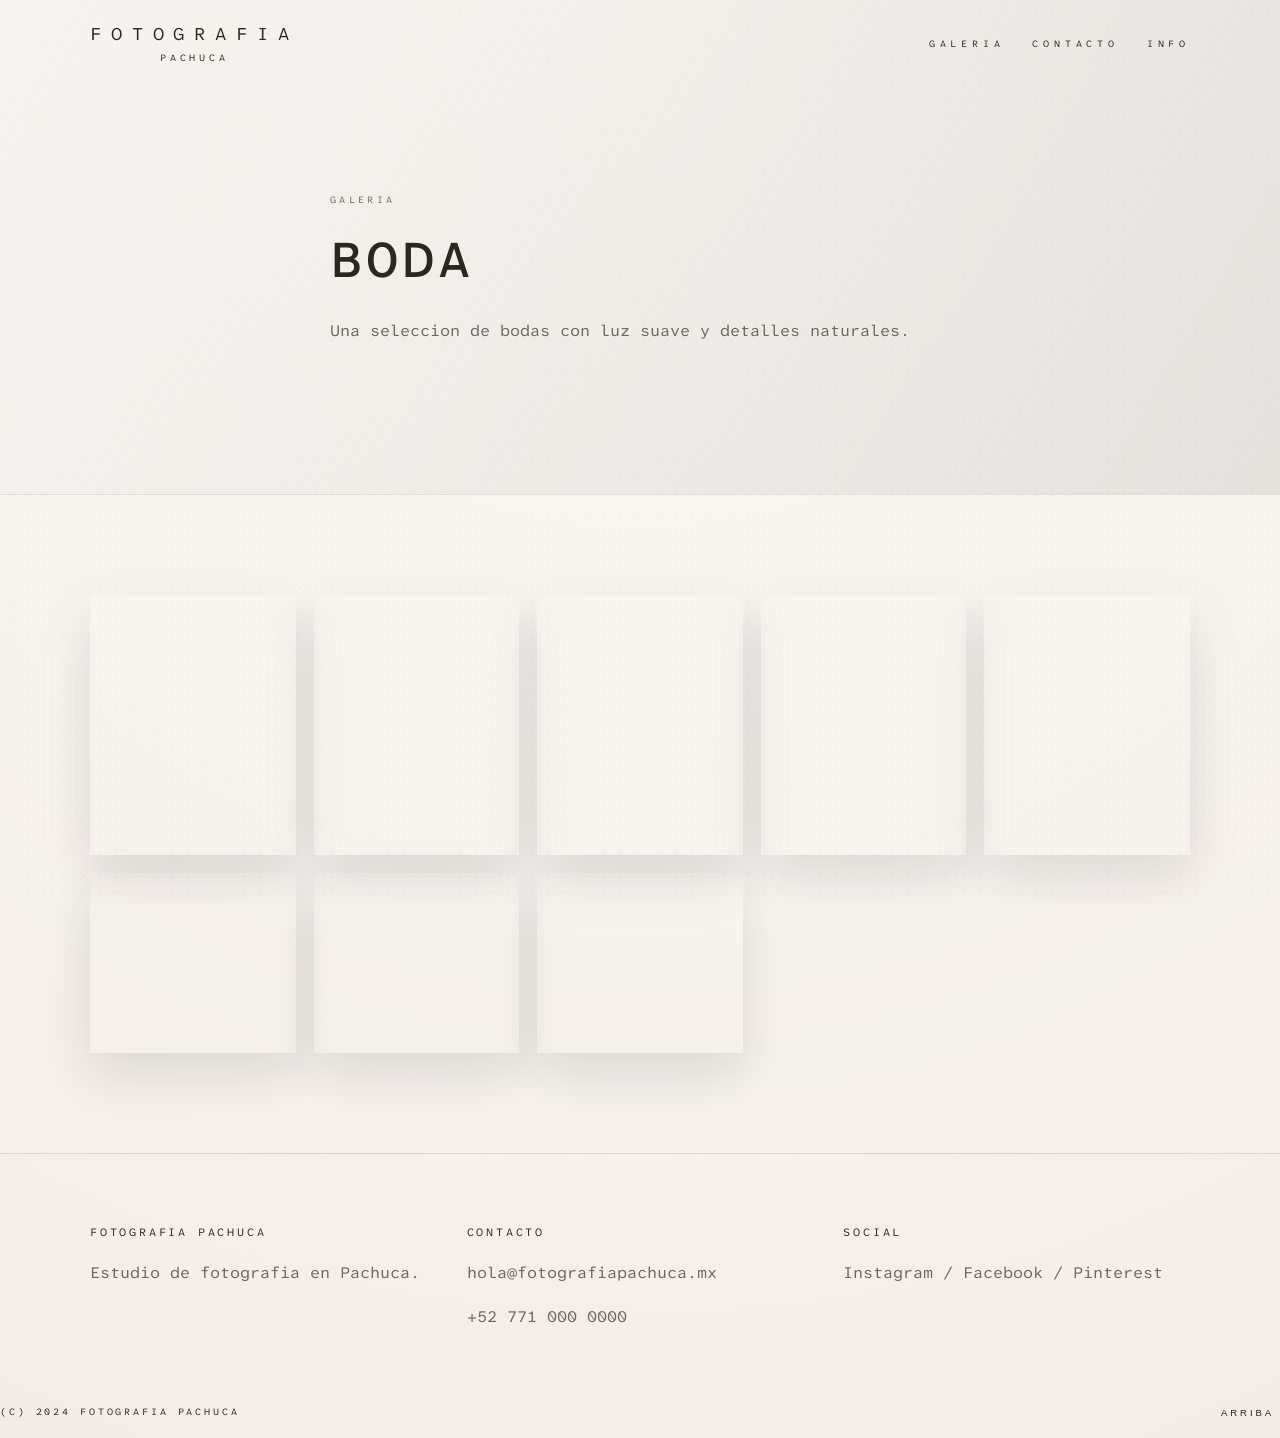
==== boda.html @ 099ba6f1 "changes" ====
<!DOCTYPE html>
<html lang="es">
<head>
  <meta charset="UTF-8" />
  <meta name="viewport" content="width=device-width, initial-scale=1" />
  <title>Boda - Fotografia Pachuca</title>
  <link rel="preconnect" href="https://fonts.googleapis.com" />
  <link rel="preconnect" href="https://fonts.gstatic.com" crossorigin />
  <link rel="stylesheet" href="https://fonts.googleapis.com/css2?family=Atkinson+Hyperlegible+Mono:wght@300;400;500;600&display=swap" />
  <link rel="stylesheet" href="https://cdnjs.cloudflare.com/ajax/libs/font-awesome/6.5.1/css/all.min.css" />
  <link rel="stylesheet" href="styles.css" />
</head>
<body>
  <div class="page-texture" aria-hidden="true"></div>

  <header class="site-header">
    <div class="container header-inner">
      <nav class="nav nav--split" aria-label="Principal">
        <a class="logo" href="index.html" aria-label="Inicio de Fotografia Pachuca">
          <span class="logo-script">Fotografia</span>
          <span class="logo-text">Pachuca</span>
        </a>
        <div class="nav-group">
          <div class="nav-item nav-item--dropdown">
            <a href="galeria.html" class="nav-link">Galeria</a>
            <div class="nav-dropdown">
              <a href="boda.html">Boda</a>
              <a href="quince.html">Quince años</a>
              <a href="retratos.html">Retratos</a>
            </div>
          </div>
          <a href="contacto.html">Contacto</a>
          <a href="info.html">Info</a>
        </div>
      </nav>
      <button class="menu-toggle" type="button" aria-expanded="false" aria-controls="mobile-menu">
        <i class="fa-solid fa-bars" aria-hidden="true"></i>
      </button>
    </div>
  </header>

  <div id="mobile-menu" class="mobile-menu" hidden>
    <div class="mobile-menu__inner">
      <a href="index.html#services">Servicios</a>
      <div class="mobile-menu__item">
        <a href="galeria.html">Galeria</a>
        <div class="mobile-menu__sublist">
          <a href="boda.html">Boda</a>
          <a href="quince.html">Quince años</a>
          <a href="retratos.html">Retratos</a>
        </div>
      </div>
      <a href="info.html">Informacion</a>
      <a href="contacto.html">Contacto</a>
      <a class="mobile-menu__cta" href="index.html#booking">Reserva ahora</a>
    </div>
  </div>

  <main>
    <section class="page-hero">
      <div class="container page-hero__content">
        <p class="eyebrow">Galeria</p>
        <h1>Boda</h1>
        <p>Una seleccion de bodas con luz suave y detalles naturales.</p>
      </div>
    </section>

    <section class="section portfolio">
      <div class="container">
        <div class="gallery">
          <button class="photo photo--wide reveal gallery-item" type="button" data-image="https://images.unsplash.com/photo-1520854221256-17451cc331bf?auto=format&fit=crop&w=1400&q=80" style="--gallery-image: url('https://images.unsplash.com/photo-1520854221256-17451cc331bf?auto=format&fit=crop&w=1400&q=80')"></button>
          <button class="photo reveal gallery-item" type="button" data-image="https://images.unsplash.com/photo-1519741497674-611481863552?auto=format&fit=crop&w=1400&q=80" style="--gallery-image: url('https://images.unsplash.com/photo-1519741497674-611481863552?auto=format&fit=crop&w=1400&q=80')"></button>
          <button class="photo reveal gallery-item" type="button" data-image="https://images.unsplash.com/photo-1519744792095-2f2205e87b6f?auto=format&fit=crop&w=1400&q=80" style="--gallery-image: url('https://images.unsplash.com/photo-1519744792095-2f2205e87b6f?auto=format&fit=crop&w=1400&q=80')"></button>
          <button class="photo reveal gallery-item" type="button" data-image="https://images.unsplash.com/photo-1511285560929-80b456fea0bc?auto=format&fit=crop&w=1400&q=80" style="--gallery-image: url('https://images.unsplash.com/photo-1511285560929-80b456fea0bc?auto=format&fit=crop&w=1400&q=80')"></button>
          <button class="photo photo--wide reveal gallery-item" type="button" data-image="https://images.unsplash.com/photo-1487412720507-e7ab37603c6f?auto=format&fit=crop&w=1400&q=80" style="--gallery-image: url('https://images.unsplash.com/photo-1487412720507-e7ab37603c6f?auto=format&fit=crop&w=1400&q=80')"></button>
          <button class="photo reveal gallery-item" type="button" data-image="https://images.unsplash.com/photo-1519741497674-611481863552?auto=format&fit=crop&w=1200&q=80" style="--gallery-image: url('https://images.unsplash.com/photo-1519741497674-611481863552?auto=format&fit=crop&w=1200&q=80')"></button>
          <button class="photo reveal gallery-item" type="button" data-image="https://images.unsplash.com/photo-1524504388940-b1c1722653e1?auto=format&fit=crop&w=1400&q=80" style="--gallery-image: url('https://images.unsplash.com/photo-1524504388940-b1c1722653e1?auto=format&fit=crop&w=1400&q=80')"></button>
          <button class="photo reveal gallery-item" type="button" data-image="https://images.unsplash.com/photo-1500534314209-a25ddb2bd429?auto=format&fit=crop&w=1400&q=80" style="--gallery-image: url('https://images.unsplash.com/photo-1500534314209-a25ddb2bd429?auto=format&fit=crop&w=1400&q=80')"></button>
        </div>
      </div>
    </section>
  </main>

  <footer class="site-footer">
    <div class="container footer-inner">
      <div>
        <p class="footer-title">Fotografia Pachuca</p>
        <p>Estudio de fotografia en Pachuca.</p>
      </div>
      <div>
        <p class="footer-title">Contacto</p>
        <p>hola@fotografiapachuca.mx</p>
        <p>+52 771 000 0000</p>
      </div>
      <div>
        <p class="footer-title">Social</p>
        <p>Instagram / Facebook / Pinterest</p>
      </div>
    </div>
    <div class="footer-base">
      <span>(c) 2024 Fotografia Pachuca</span>
      <button class="to-top" type="button">Arriba</button>
    </div>
  </footer>

  <script src="script.js"></script>
</body>
</html>
---- styles.css ----
:root {
  --bg: #f7f3ef;
  --bg-2: #efe7df;
  --panel: #ffffff;
  --panel-border: rgba(44, 38, 32, 0.08);
  --text: #2c2620;
  --muted: #6e655e;
  --accent: #bda792;
  --accent-2: #a6907a;
  --white: #ffffff;
  --shadow: 0 20px 50px rgba(38, 32, 26, 0.12);
  --hero-text: #2c2620;
  --header-height: 72px;
}

* {
  box-sizing: border-box;
}

body {
  margin: 0;
  font-family: "Atkinson Hyperlegible Mono", sans-serif;
  color: var(--text);
  background: radial-gradient(circle at top, #fbf8f4 0%, var(--bg) 55%, #f3ece6 100%);
  line-height: 1.6;
}

.page-texture {
  position: fixed;
  inset: 0;
  background-image:
    radial-gradient(rgba(44, 38, 32, 0.06) 1px, transparent 0),
    radial-gradient(rgba(44, 38, 32, 0.04) 1px, transparent 0);
  background-size: 8px 8px, 18px 18px;
  opacity: 0.4;
  pointer-events: none;
  z-index: -1;
}

a {
  color: inherit;
  text-decoration: none;
}

img {
  max-width: 100%;
}

.container {
  width: min(1100px, 90vw);
  margin: 0 auto;
}

.section {
  padding: 100px 0;
}

.eyebrow {
  font-family: "Atkinson Hyperlegible Mono", sans-serif;
  text-transform: uppercase;
  letter-spacing: 0.35em;
  font-size: 0.6rem;
  color: var(--muted);
  margin-bottom: 12px;
}

.hero--full .eyebrow {
  color: var(--hero-text);
}

.button {
  display: inline-flex;
  padding: 12px 26px;
  background: #2c2620;
  color: #f7f3ef;
  font-family: "Atkinson Hyperlegible Mono", sans-serif;
  text-transform: uppercase;
  letter-spacing: 0.28em;
  font-size: 0.6rem;
  border: none;
  box-shadow: var(--shadow);
}

.text-link {
  font-family: "Atkinson Hyperlegible Mono", sans-serif;
  text-transform: uppercase;
  letter-spacing: 0.28em;
  font-size: 0.6rem;
  color: var(--text);
  border-bottom: 1px solid rgba(44, 38, 32, 0.35);
  padding-bottom: 4px;
}

h1, h2, h3 {
  font-weight: 500;
  margin: 0 0 16px;
  text-transform: uppercase;
  letter-spacing: 0.08em;
}

h1 {
  font-size: clamp(2.5rem, 4vw, 3.7rem);
}

h2 {
  font-size: clamp(1.8rem, 3vw, 2.6rem);
}

h3 {
  font-size: 1.2rem;
}

p {
  margin: 0 0 18px;
  color: var(--muted);
}

.site-header {
  position: absolute;
  top: 0;
  left: 0;
  right: 0;
  z-index: 10;
  background: transparent;
  border-bottom: none;
  color: var(--hero-text);
}

.header-inner {
  display: flex;
  align-items: center;
  justify-content: center;
  padding: 26px 0;
}

.logo {
  display: flex;
  flex-direction: column;
  align-items: center;
  gap: 2px;
  color: inherit;
  text-align: center;
}

.logo-script {
  font-family: "Atkinson Hyperlegible Mono", sans-serif;
  font-size: 1.12rem;
  letter-spacing: 0.55em;
  text-transform: uppercase;
  display: block;
}

.logo-text {
  font-family: "Atkinson Hyperlegible Mono", sans-serif;
  font-size: 0.6rem;
  letter-spacing: 0.4em;
  text-transform: uppercase;
  display: block;
  padding-top: 10px;
}

.page-home .logo-script {
  text-shadow: 1px 1px 30px #050505;
}

.page-home .logo-text {
  text-shadow: 1px 1px 50px #000000;
}

.nav {
  display: flex;
  gap: 36px;
  align-items: center;
  font-family: "Atkinson Hyperlegible Mono", sans-serif;
  font-size: 0.6rem;
  letter-spacing: 0.5em;
  text-transform: uppercase;
  color: inherit;
}

.nav--split {
  width: 100%;
  justify-content: space-between;
}

.nav-group {
  display: flex;
  gap: 28px;
  align-items: center;
  position: relative;
  top: 0;
}

.nav-item {
  position: relative;
  display: inline-flex;
  align-items: center;
}

.nav-dropdown {
  position: absolute;
  top: 100%;
  left: -12px;
  min-width: 180px;
  padding: 12px;
  display: grid;
  gap: 10px;
  background: rgba(255, 255, 255, 0.3);
  -webkit-backdrop-filter: blur(14px);
  backdrop-filter: blur(14px);
  border: 1px solid rgba(44, 38, 32, 0.12);
  box-shadow: var(--shadow);
  opacity: 0;
  transform: translateY(6px);
  pointer-events: none;
  transition: opacity 0.2s ease, transform 0.2s ease;
  z-index: 20;
  border-radius: 10px;
}

.nav-item--dropdown::after {
  content: "";
  position: absolute;
  top: 100%;
  left: 0;
  width: 100%;
  height: 12px;
}

.nav-item--dropdown:hover .nav-dropdown,
.nav-item--dropdown:focus-within .nav-dropdown {
  opacity: 1;
  transform: translateY(0);
  pointer-events: auto;
}

.nav-dropdown a {
  letter-spacing: 0.2em;
  font-size: 0.6rem;
}

.nav a {
  position: relative;
  padding-bottom: 6px;
  display: inline-block;
  line-height: 1;
}

.nav a::after {
  content: "";
  position: absolute;
  left: 0;
  bottom: 0;
  width: 0%;
  height: 1px;
  background: linear-gradient(90deg, var(--accent), transparent);
  transition: width 0.3s ease;
}

.nav a:hover::after {
  width: 100%;
}

.menu-toggle {
  display: none;
  border: none;
  background: transparent;
  padding: 8px;
  cursor: pointer;
}

.menu-toggle i {
  display: block;
  font-size: 1.2rem;
  line-height: 1;
  color: var(--hero-text);
}

.menu-toggle__line {
  display: block;
  width: 24px;
  height: 2px;
  background: var(--hero-text);
  margin: 6px 0;
}

.mobile-menu {
  position: fixed;
  top: var(--header-height);
  left: 0;
  right: 0;
  margin: 0 18px;
  padding: 12px;
  background: rgba(255, 255, 255, 0.3);
  border: 1px solid rgba(44, 38, 32, 0.12);
  -webkit-backdrop-filter: blur(14px);
  backdrop-filter: blur(14px);
  box-shadow: var(--shadow);
  border-radius: 10px;
  z-index: 20;
  display: none;
  color: var(--menu-text, var(--text));
}

.mobile-menu__inner {
  display: flex;
  flex-direction: column;
  gap: 10px;
  padding: 12px;
  font-family: "Atkinson Hyperlegible Mono", sans-serif;
  text-transform: uppercase;
  letter-spacing: 0.2em;
  font-size: 0.75rem;
}

mobile-menu__cta a{
  color: #000000;
}
.mobile-menu a {
  color: inherit;
}

.mobile-menu__item {
  display: flex;
  flex-direction: column;
  gap: 10px;
}

.mobile-menu__sublist {
  display: flex;
  flex-direction: column;
  gap: 8px;
  margin-left: 14px;
  font-size: 0.7rem;
  letter-spacing: 0.18em;
}

.mobile-menu__cta {
  display: inline-flex;
  align-items: center;
  justify-content: center;
  padding: 10px 18px;
  border-radius: 999px;
  background: #2c2620;
  color: #f7f3ef;
  letter-spacing: 0.2em;
  font-size: 0.7rem;
}

.mobile-menu__cta:hover,
.mobile-menu__cta:focus-visible {
  opacity: 0.9;
}

.mobile-menu__inner{
  color: white;
}

.hero {
  padding: 90px 0 70px;
}

.hero--full {
  min-height: 100vh;
  padding: 0;
  position: relative;
  display: flex;
  align-items: center;
  justify-content: center;
  overflow: hidden;
  background: #e5ddd5;
  color: var(--hero-text);
}

.hero--static .hero-image--static {
  position: absolute;
  inset: 0;
  width: 100%;
  height: 100%;
  object-fit: cover;
  z-index: 0;
}

.hero--static .hero-image--fade {
  opacity: 0;
  transition: opacity 0.9s ease;
}

.hero--static .hero-image--fade.is-visible {
  opacity: 1;
}

.hero-overlay {
  position: absolute;
  inset: 0;
  background: transparent;
  z-index: 1;
}

body.is-dark-hero {
  --hero-text: #f8f4f0;
}

body.is-light-hero {
  --hero-text: #2c2620;
}

.hero-arrow {
  position: absolute;
  top: 50%;
  transform: translateY(-50%);
  border: none;
  background: transparent;
  color: inherit;
  width: 36px;
  height: 36px;
  font-size: 1.6rem;
  cursor: pointer;
  z-index: 2;
  opacity: 0.7;
  transition: opacity 0.2s ease, transform 0.2s ease;
}

.hero-arrow:hover,
.hero-arrow:focus-visible {
  opacity: 1;
  transform: translateY(-50%) scale(1.05);
}

.hero-arrow--left {
  left: 60px;
}

.hero-arrow--right {
  right: 60px;
}

.hero-label {
  position: absolute;
  bottom: 38px;
  left: 50%;
  transform: translateX(-50%);
  font-family: "Atkinson Hyperlegible Mono", sans-serif;
  text-transform: uppercase;
  letter-spacing: 0.6em;
  font-size: 0.55rem;
  color: inherit;
  z-index: 2;
}

.section-head {
  margin-bottom: 40px;
}

.page-hero {
  min-height: 55vh;
  display: flex;
  align-items: center;
  position: relative;
  overflow: hidden;
  border-bottom: 1px solid rgba(44, 38, 32, 0.1);
}

.page-hero::after {
  content: "";
  position: absolute;
  inset: 0;
  background: linear-gradient(120deg, rgba(247, 243, 239, 0.45), rgba(20, 16, 12, 0.08));
}

.page-hero__content {
  position: relative;
  z-index: 1;
  max-width: 620px;
  margin-top: 60px;
}

.cta-strip {
  display: grid;
  grid-template-columns: repeat(auto-fit, minmax(220px, 1fr));
  gap: 20px;
  margin-top: 40px;
}

.cta- {
  padding: 22px;
  border: 1px solid rgba(44, 38, 32, 0.12);
  background: #ffffff;
  box-shadow: var(--shadow);
}

.service-grid {
  display: grid;
  grid-template-columns: repeat(auto-fit, minmax(220px, 1fr));
  gap: 28px;
}

.service-grid--tiles {
  grid-template-columns: repeat(auto-fit, minmax(240px, 1fr));
}

.service-card {
  background: var(--panel);
  padding: 22px;
  border: 1px solid var(--panel-border);
  box-shadow: var(--shadow);
  border-radius: 10px;
  transition: border-radius 0.6s ease, transform 0.2s;
}

.service-card--link {
  position: relative;
  min-height: 260px;
  padding: 0;
  display: flex;
  align-items: center;
  justify-content: center;
  text-align: center;
  color: var(--text);
  text-transform: uppercase;
  letter-spacing: 0.35em;
  font-size: 0.8rem;
  overflow: hidden;
  border-radius: inherit;
  transition: border-radius 0.6s ease;
}

.service-card__bg {
  position: absolute;
  inset: 0;
  background-image: var(--card-image);
  background-size: cover;
  background-position: center;
  z-index: 0;
  filter: none;
  transition: filter 0.6s ease, border-radius 0.6s ease;
  border-radius: inherit;
}

.service-card--link:hover .service-card__bg,
.service-card--link:focus-visible .service-card__bg {
  filter: blur(6px);
}

.service-card--link:hover,
.service-card--link:focus-visible {
  border-radius: 30px;
  transition: all 0.6s;
}


.service-card--link.is-dark {
  color: #f7f3ef;
}

.service-card--link.is-light {
  color: #2c2620;
}

.service-title {
  position: relative;
  z-index: 2;
  padding: 10px 14px;
  color: inherit;
}

.service-card h3 {
  margin-top: 18px;
}

.gallery {
  display: grid;
  grid-template-columns: repeat(auto-fit, minmax(200px, 1fr));
  gap: 18px;
}

.story-inner {
  display: grid;
  grid-template-columns: repeat(auto-fit, minmax(260px, 1fr));
  gap: 50px;
  align-items: center;
}

.story-details {
  display: flex;
  gap: 40px;
  margin-top: 24px;
}

.detail-label {
  text-transform: uppercase;
  font-size: 0.6rem;
  letter-spacing: 0.25em;
  color: var(--muted);
  margin-bottom: 6px;
}

.highlight {
  background: var(--panel);
}

.highlight-inner {
  display: grid;
  grid-template-columns: repeat(auto-fit, minmax(260px, 1fr));
  gap: 40px;
  align-items: center;
}

.testimonials {
  background: var(--bg-2);
}

.testimonial-grid {
  display: grid;
  grid-template-columns: repeat(auto-fit, minmax(240px, 1fr));
  gap: 28px;
}

.testimonial {
  padding: 24px;
  border-left: 2px solid var(--accent);
  background: var(--panel);
  box-shadow: var(--shadow);
}

.testimonial blockquote {
  margin: 0 0 12px;
  color: var(--text);
}

.booking-inner {
  display: grid;
  grid-template-columns: repeat(auto-fit, minmax(260px, 1fr));
  gap: 40px;
}

.booking-form {
  display: grid;
  gap: 16px;
}

.booking-form label {
  display: grid;
  gap: 6px;
  font-family: "Atkinson Hyperlegible Mono", sans-serif;
  letter-spacing: 0.2em;
  text-transform: uppercase;
  font-size: 0.6rem;
  color: var(--muted);
}

input, select, textarea {
  padding: 12px;
  border: 1px solid rgba(44, 38, 32, 0.18);
  background: #ffffff;
  font-family: "Atkinson Hyperlegible Mono", sans-serif;
  font-size: 0.95rem;
  color: var(--text);
  resize: none;
}

.instagram-grid {
  display: grid;
  grid-template-columns: repeat(auto-fit, minmax(140px, 1fr));
  gap: 12px;
}

.photo {
  background: var(--photo-bg, #e5ddd5);
  min-height: 180px;
  position: relative;
  overflow: hidden;
  border: 1px solid rgba(44, 38, 32, 0.1);
  background-size: cover;
  background-position: center;
  box-shadow: var(--shadow);
}


.gallery-item {
  --photo-bg: var(--gallery-image);
  border: none;
  padding: 0;
  cursor: pointer;
  background-size: cover;
  background-position: center;
  appearance: none;
  -webkit-appearance: none;
  transition: border-radius 0.6s ease;
}

.gallery .gallery-item:hover,
.gallery .gallery-item:focus-visible {
  border-radius: 20px;
  transition: all 0.6s;
}

.gallery-item:focus-visible {
  outline: 1px solid var(--accent);
  outline-offset: 6px;
}

.photo--tall {
  min-height: 360px;
}

.photo--wide {
  min-height: 260px;
}

.photo--soft {
  min-height: 140px;
}

.photo--square {
  min-height: 140px;
}

.lightbox {
  position: fixed;
  inset: 0;
  display: block;
  background: rgba(247, 243, 239, 0.98);
  z-index: 40;
}

.lightbox[hidden] {
  display: none;
}

.lightbox__overlay {
  position: absolute;
  inset: 0;
}

.lightbox__content {
  position: relative;
  width: 100%;
  height: 100%;
  display: grid;
  place-items: center;
  padding: 40px 80px;
  z-index: 1;
  pointer-events: none;
}

.lightbox__image {
  max-width: min(900px, 86vw);
  max-height: 78vh;
  width: auto;
  height: auto;
  box-shadow: var(--shadow);
  pointer-events: auto;
}

.lightbox__counter {
  position: absolute;
  top: 28px;
  left: 32px;
  font-size: 0.7rem;
  letter-spacing: 0.2em;
  text-transform: uppercase;
  color: var(--text);
}

.lightbox__close {
  position: absolute;
  top: 22px;
  right: 28px;
  border: none;
  background: transparent;
  color: var(--text);
  font-size: 1.4rem;
  padding: 8px;
  cursor: pointer;
  pointer-events: auto;
}

.lightbox__nav {
  position: absolute;
  top: 50%;
  transform: translateY(-50%);
  border: none;
  background: transparent;
  color: var(--text);
  font-size: 1.4rem;
  width: 36px;
  height: 36px;
  cursor: pointer;
  pointer-events: auto;
}

.lightbox__prev {
  left: 24px;
}

.lightbox__next {
  right: 24px;
}

.lightbox-open {
  overflow: hidden;
}

.site-footer {
  padding: 70px 0 0;
  border-top: 1px solid rgba(44, 38, 32, 0.12);
}

.footer-inner {
  display: grid;
  grid-template-columns: repeat(auto-fit, minmax(200px, 1fr));
  gap: 30px;
  padding-bottom: 40px;
}

.footer-title {
  text-transform: uppercase;
  letter-spacing: 0.25em;
  font-size: 0.7rem;
  font-family: "Atkinson Hyperlegible Mono", sans-serif;
  color: var(--text);
}

.footer-base {
  display: flex;
  justify-content: space-between;
  padding: 18px 0;
  font-family: "Atkinson Hyperlegible Mono", sans-serif;
  text-transform: uppercase;
  letter-spacing: 0.3em;
  font-size: 0.6rem;
}

.to-top {
  border: none;
  background: transparent;
  text-transform: uppercase;
  letter-spacing: 0.3em;
  font-size: 0.6rem;
  cursor: pointer;
  color: inherit;
}

.reveal {
  opacity: 0;
  transform: translateY(20px);
  transition: opacity 0.6s ease, transform 0.6s ease;
}

.reveal.is-visible {
  opacity: 1;
  transform: translateY(0);
}

@media (max-width: 900px) {
  :root {
    --header-height: 64px;
  }

  .site-header {
    height: var(--header-height);
  }

  .header-inner {
    display: grid;
    grid-template-columns: 1fr auto 1fr;
    align-items: center;
    height: 100%;
    padding: 0;
  }

  .nav {
    display: flex;
    width: auto;
    justify-content: center;
    grid-column: 2;
  }

  .nav--split {
    width: auto;
    justify-content: center;
  }

  .nav-group {
    display: none;
  }

  .logo {
    align-items: center;
    text-align: center;
  }

  .logo-script {
    font-size: 0.95rem;
    letter-spacing: 0.4em;
  }

  .logo-text {
    font-size: 0.55rem;
    letter-spacing: 0.3em;
    padding-top: 6px;
  }

  .menu-toggle {
    display: inline-flex;
    align-items: center;
    justify-content: center;
    grid-column: 3;
    justify-self: end;
  }

  .mobile-menu[hidden] {
    display: none;
  }

  .mobile-menu:not([hidden]) {
    display: block;
  }

  .hero-arrow--left {
    left: 20px;
  }

  .hero-arrow--right {
    right: 20px;
  }

  .story-details {
    flex-direction: column;
    gap: 12px;
  }

  .footer-base {
    flex-direction: column;
    gap: 10px;
  }
}

@media (max-width: 600px) {
  .section {
    padding: 70px 0;
  }

  .hero {
    padding-top: 70px;
  }

  .hero-label {
    bottom: 26px;
    letter-spacing: 0.4em;
  }

  .photo--tall {
    min-height: 280px;
  }

  .lightbox__content {
    padding: 60px 20px 96px;
  }

  .lightbox__image {
    max-width: 100%;
    max-height: 72vh;
    justify-self: center;
    margin: 0 auto;
  }

  .lightbox__nav {
    top: auto;
    bottom: 22px;
    transform: none;
  }

  .lightbox__prev {
    left: 50%;
    transform: translateX(-130%);
  }

  .lightbox__next {
    left: 50%;
    transform: translateX(30%);
  }
}
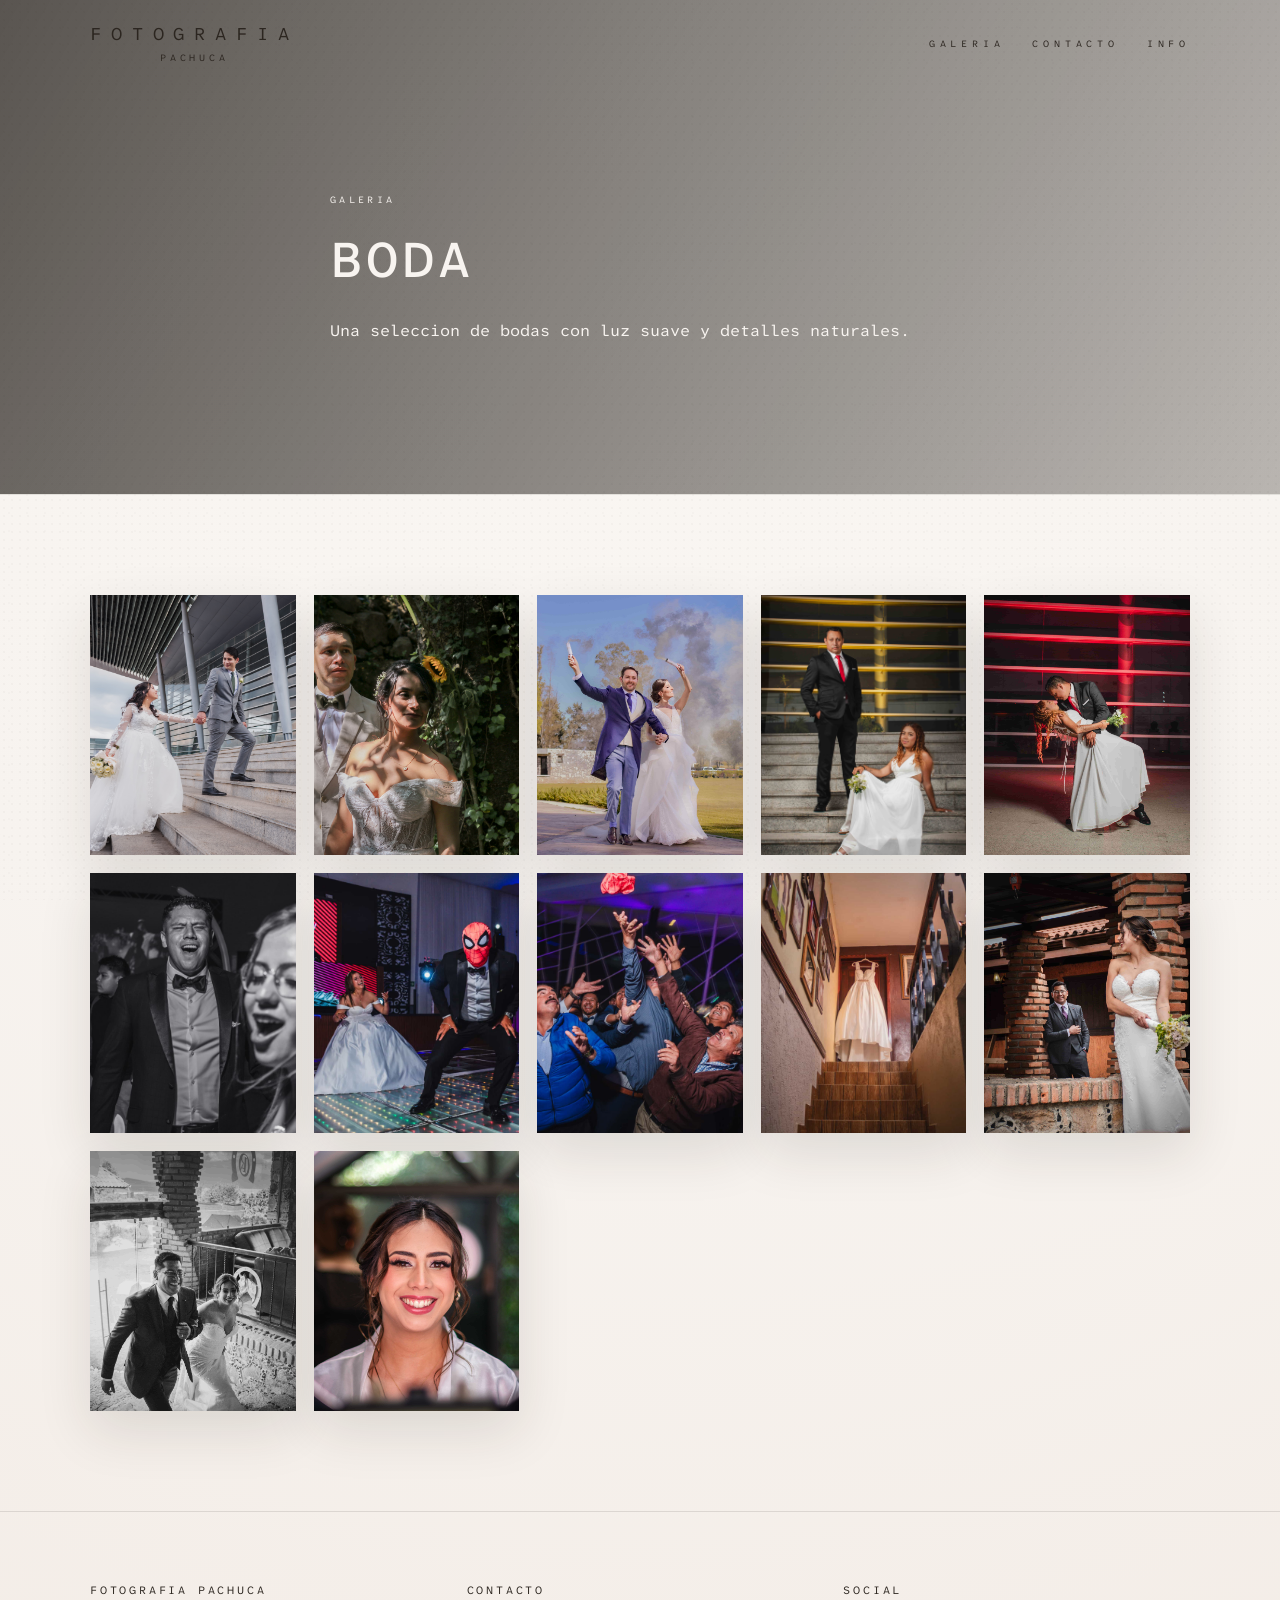
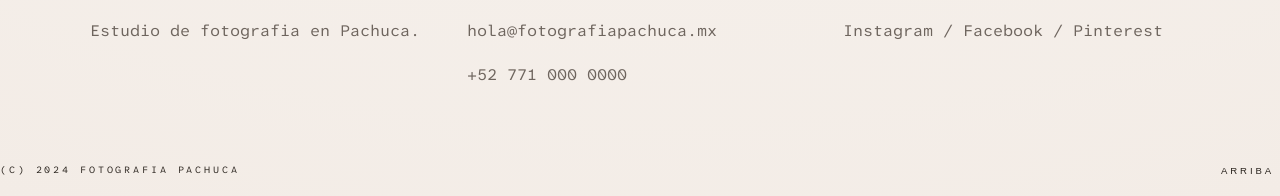
==== commit 5a8203a4: "." ====
--- a/boda.html
+++ b/boda.html
@@ -57,7 +57,7 @@
   </div>
 
   <main>
-    <section class="page-hero">
+    <section class="page-hero page-hero--image" style="background-image: url('images/Boda/b10.jpg');">
       <div class="container page-hero__content">
         <p class="eyebrow">Galeria</p>
         <h1>Boda</h1>
@@ -68,14 +68,18 @@
     <section class="section portfolio">
       <div class="container">
         <div class="gallery">
-          <button class="photo photo--wide reveal gallery-item" type="button" data-image="https://images.unsplash.com/photo-1520854221256-17451cc331bf?auto=format&fit=crop&w=1400&q=80" style="--gallery-image: url('https://images.unsplash.com/photo-1520854221256-17451cc331bf?auto=format&fit=crop&w=1400&q=80')"></button>
-          <button class="photo reveal gallery-item" type="button" data-image="https://images.unsplash.com/photo-1519741497674-611481863552?auto=format&fit=crop&w=1400&q=80" style="--gallery-image: url('https://images.unsplash.com/photo-1519741497674-611481863552?auto=format&fit=crop&w=1400&q=80')"></button>
-          <button class="photo reveal gallery-item" type="button" data-image="https://images.unsplash.com/photo-1519744792095-2f2205e87b6f?auto=format&fit=crop&w=1400&q=80" style="--gallery-image: url('https://images.unsplash.com/photo-1519744792095-2f2205e87b6f?auto=format&fit=crop&w=1400&q=80')"></button>
-          <button class="photo reveal gallery-item" type="button" data-image="https://images.unsplash.com/photo-1511285560929-80b456fea0bc?auto=format&fit=crop&w=1400&q=80" style="--gallery-image: url('https://images.unsplash.com/photo-1511285560929-80b456fea0bc?auto=format&fit=crop&w=1400&q=80')"></button>
-          <button class="photo photo--wide reveal gallery-item" type="button" data-image="https://images.unsplash.com/photo-1487412720507-e7ab37603c6f?auto=format&fit=crop&w=1400&q=80" style="--gallery-image: url('https://images.unsplash.com/photo-1487412720507-e7ab37603c6f?auto=format&fit=crop&w=1400&q=80')"></button>
-          <button class="photo reveal gallery-item" type="button" data-image="https://images.unsplash.com/photo-1519741497674-611481863552?auto=format&fit=crop&w=1200&q=80" style="--gallery-image: url('https://images.unsplash.com/photo-1519741497674-611481863552?auto=format&fit=crop&w=1200&q=80')"></button>
-          <button class="photo reveal gallery-item" type="button" data-image="https://images.unsplash.com/photo-1524504388940-b1c1722653e1?auto=format&fit=crop&w=1400&q=80" style="--gallery-image: url('https://images.unsplash.com/photo-1524504388940-b1c1722653e1?auto=format&fit=crop&w=1400&q=80')"></button>
-          <button class="photo reveal gallery-item" type="button" data-image="https://images.unsplash.com/photo-1500534314209-a25ddb2bd429?auto=format&fit=crop&w=1400&q=80" style="--gallery-image: url('https://images.unsplash.com/photo-1500534314209-a25ddb2bd429?auto=format&fit=crop&w=1400&q=80')"></button>
+          <button class="photo photo--wide reveal gallery-item" type="button" data-image="images/Boda/b1.jpg" style="--gallery-image: url('images_optimized/Boda/b1.jpg')"></button>
+          <button class="photo reveal gallery-item" type="button" data-image="images/Boda/b2.jpg" style="--gallery-image: url('images_optimized/Boda/b2.jpg')"></button>
+          <button class="photo photo--wide reveal gallery-item" type="button" data-image="images/Boda/b3.jpg" style="--gallery-image: url('images_optimized/Boda/b3.jpg')"></button>
+          <button class="photo reveal gallery-item" type="button" data-image="images/Boda/b4.jpg" style="--gallery-image: url('images_optimized/Boda/b4.jpg')"></button>
+          <button class="photo photo--wide reveal gallery-item" type="button" data-image="images/Boda/b5.jpg" style="--gallery-image: url('images_optimized/Boda/b5.jpg')"></button>
+          <button class="photo reveal gallery-item" type="button" data-image="images/Boda/b6.jpg" style="--gallery-image: url('images_optimized/Boda/b6.jpg')"></button>
+          <button class="photo reveal gallery-item" type="button" data-image="images/Boda/b7.jpg" style="--gallery-image: url('images_optimized/Boda/b7.jpg')"></button>
+          <button class="photo reveal gallery-item" type="button" data-image="images/Boda/b8.jpg" style="--gallery-image: url('images_optimized/Boda/b8.jpg')"></button>
+          <button class="photo reveal gallery-item" type="button" data-image="images/Boda/b9.jpg" style="--gallery-image: url('images_optimized/Boda/b9.jpg')"></button>
+          <button class="photo photo--wide reveal gallery-item" type="button" data-image="images/Boda/b10.jpg" style="--gallery-image: url('images_optimized/Boda/b10.jpg')"></button>
+          <button class="photo reveal gallery-item" type="button" data-image="images/Boda/b11.jpg" style="--gallery-image: url('images_optimized/Boda/b11.jpg')"></button>
+          <button class="photo photo--wide reveal gallery-item" type="button" data-image="images/Boda/b12.jpg" style="--gallery-image: url('images_optimized/Boda/b12.jpg')"></button>
         </div>
       </div>
     </section>
--- a/styles.css
+++ b/styles.css
@@ -468,6 +468,22 @@
   background: linear-gradient(120deg, rgba(247, 243, 239, 0.45), rgba(20, 16, 12, 0.08));
 }
 
+.page-hero--image {
+  background-size: cover;
+  background-position: center;
+  color: #f8f4f0;
+}
+
+.page-hero--image::after {
+  background: linear-gradient(120deg, rgba(22, 17, 12, 0.7), rgba(22, 17, 12, 0.28));
+}
+
+.page-hero--image .eyebrow,
+.page-hero--image h1,
+.page-hero--image p {
+  color: #f8f4f0;
+}
+
 .page-hero__content {
   position: relative;
   z-index: 1;
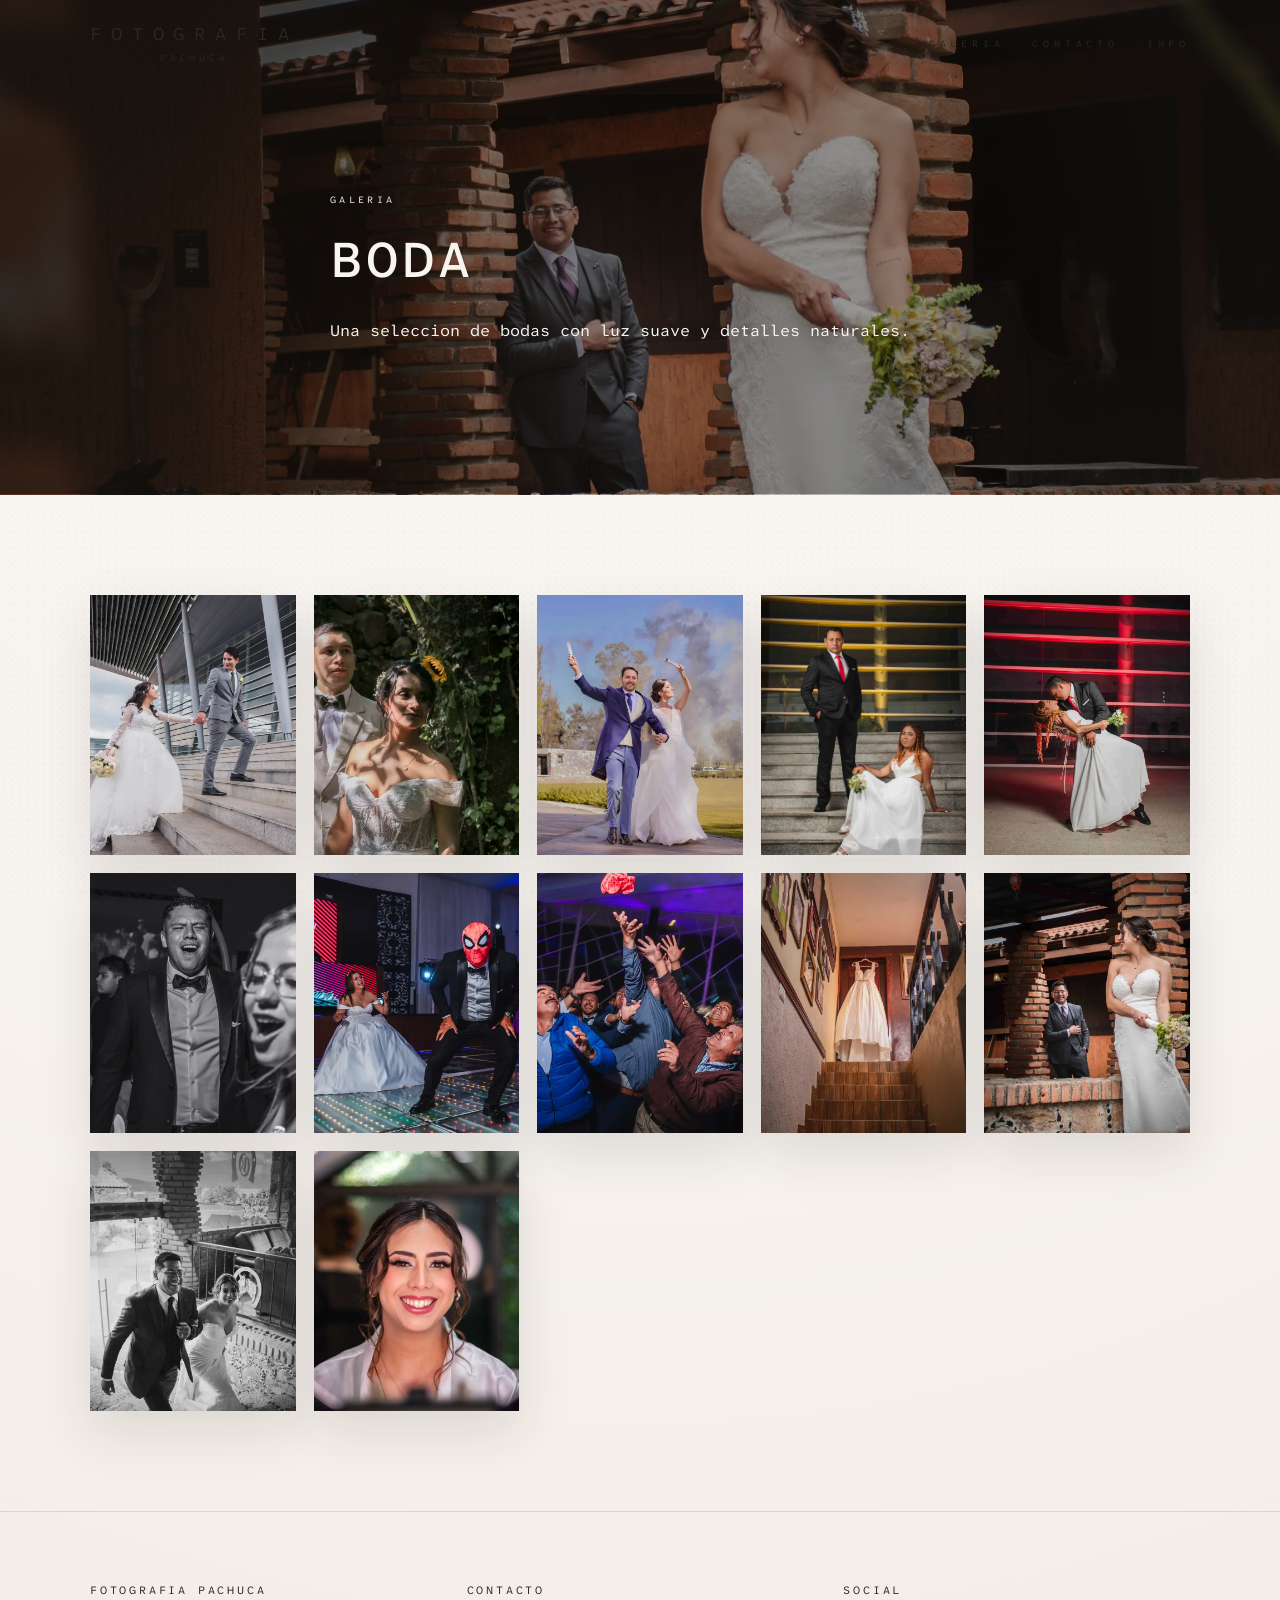
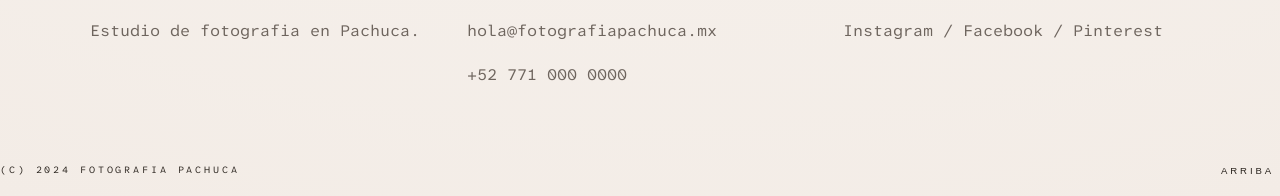
==== commit 59d31faa: "." ====
--- a/boda.html
+++ b/boda.html
@@ -57,7 +57,7 @@
   </div>
 
   <main>
-    <section class="page-hero page-hero--image" style="background-image: url('images/Boda/b10.jpg');">
+    <section class="page-hero page-hero--image" style="background-image: url('images/Boda/b10.webp');">
       <div class="container page-hero__content">
         <p class="eyebrow">Galeria</p>
         <h1>Boda</h1>
@@ -68,18 +68,18 @@
     <section class="section portfolio">
       <div class="container">
         <div class="gallery">
-          <button class="photo photo--wide reveal gallery-item" type="button" data-image="images/Boda/b1.jpg" style="--gallery-image: url('images_optimized/Boda/b1.jpg')"></button>
-          <button class="photo reveal gallery-item" type="button" data-image="images/Boda/b2.jpg" style="--gallery-image: url('images_optimized/Boda/b2.jpg')"></button>
-          <button class="photo photo--wide reveal gallery-item" type="button" data-image="images/Boda/b3.jpg" style="--gallery-image: url('images_optimized/Boda/b3.jpg')"></button>
-          <button class="photo reveal gallery-item" type="button" data-image="images/Boda/b4.jpg" style="--gallery-image: url('images_optimized/Boda/b4.jpg')"></button>
-          <button class="photo photo--wide reveal gallery-item" type="button" data-image="images/Boda/b5.jpg" style="--gallery-image: url('images_optimized/Boda/b5.jpg')"></button>
-          <button class="photo reveal gallery-item" type="button" data-image="images/Boda/b6.jpg" style="--gallery-image: url('images_optimized/Boda/b6.jpg')"></button>
-          <button class="photo reveal gallery-item" type="button" data-image="images/Boda/b7.jpg" style="--gallery-image: url('images_optimized/Boda/b7.jpg')"></button>
-          <button class="photo reveal gallery-item" type="button" data-image="images/Boda/b8.jpg" style="--gallery-image: url('images_optimized/Boda/b8.jpg')"></button>
-          <button class="photo reveal gallery-item" type="button" data-image="images/Boda/b9.jpg" style="--gallery-image: url('images_optimized/Boda/b9.jpg')"></button>
-          <button class="photo photo--wide reveal gallery-item" type="button" data-image="images/Boda/b10.jpg" style="--gallery-image: url('images_optimized/Boda/b10.jpg')"></button>
-          <button class="photo reveal gallery-item" type="button" data-image="images/Boda/b11.jpg" style="--gallery-image: url('images_optimized/Boda/b11.jpg')"></button>
-          <button class="photo photo--wide reveal gallery-item" type="button" data-image="images/Boda/b12.jpg" style="--gallery-image: url('images_optimized/Boda/b12.jpg')"></button>
+          <button class="photo photo--wide reveal gallery-item" type="button" data-image="images/Boda/b1.webp" style="--gallery-image: url('images_optimized/Boda/b1.webp')"></button>
+          <button class="photo reveal gallery-item" type="button" data-image="images/Boda/b2.webp" style="--gallery-image: url('images_optimized/Boda/b2.webp')"></button>
+          <button class="photo photo--wide reveal gallery-item" type="button" data-image="images/Boda/b3.webp" style="--gallery-image: url('images_optimized/Boda/b3.webp')"></button>
+          <button class="photo reveal gallery-item" type="button" data-image="images/Boda/b4.webp" style="--gallery-image: url('images_optimized/Boda/b4.webp')"></button>
+          <button class="photo photo--wide reveal gallery-item" type="button" data-image="images/Boda/b5.webp" style="--gallery-image: url('images_optimized/Boda/b5.webp')"></button>
+          <button class="photo reveal gallery-item" type="button" data-image="images/Boda/b6.webp" style="--gallery-image: url('images_optimized/Boda/b6.webp')"></button>
+          <button class="photo reveal gallery-item" type="button" data-image="images/Boda/b7.webp" style="--gallery-image: url('images_optimized/Boda/b7.webp')"></button>
+          <button class="photo reveal gallery-item" type="button" data-image="images/Boda/b8.webp" style="--gallery-image: url('images_optimized/Boda/b8.webp')"></button>
+          <button class="photo reveal gallery-item" type="button" data-image="images/Boda/b9.webp" style="--gallery-image: url('images_optimized/Boda/b9.webp')"></button>
+          <button class="photo photo--wide reveal gallery-item" type="button" data-image="images/Boda/b10.webp" style="--gallery-image: url('images_optimized/Boda/b10.webp')"></button>
+          <button class="photo reveal gallery-item" type="button" data-image="images/Boda/b11.webp" style="--gallery-image: url('images_optimized/Boda/b11.webp')"></button>
+          <button class="photo photo--wide reveal gallery-item" type="button" data-image="images/Boda/b12.webp" style="--gallery-image: url('images_optimized/Boda/b12.webp')"></button>
         </div>
       </div>
     </section>
--- a/styles.css
+++ b/styles.css
@@ -53,6 +53,8 @@
 
 .section {
   padding: 100px 0;
+  content-visibility: auto;
+  contain-intrinsic-size: 900px;
 }
 
 .eyebrow {
@@ -384,6 +386,7 @@
 .hero--static .hero-image--fade {
   opacity: 0;
   transition: opacity 0.9s ease;
+  will-change: opacity;
 }
 
 .hero--static .hero-image--fade.is-visible {
@@ -590,6 +593,10 @@
   gap: 18px;
 }
 
+.gallery--fixed-portraits {
+  grid-template-columns: repeat(5, minmax(0, 1fr));
+}
+
 .story-inner {
   display: grid;
   grid-template-columns: repeat(auto-fit, minmax(260px, 1fr));
@@ -767,6 +774,7 @@
   height: auto;
   box-shadow: var(--shadow);
   pointer-events: auto;
+  content-visibility: auto;
 }
 
 .lightbox__counter {
@@ -870,6 +878,10 @@
 }
 
 @media (max-width: 900px) {
+  .gallery--fixed-portraits {
+    grid-template-columns: repeat(3, minmax(0, 1fr));
+  }
+
   :root {
     --header-height: 64px;
   }
@@ -954,6 +966,10 @@
 }
 
 @media (max-width: 600px) {
+  .gallery--fixed-portraits {
+    grid-template-columns: repeat(2, minmax(0, 1fr));
+  }
+
   .section {
     padding: 70px 0;
   }
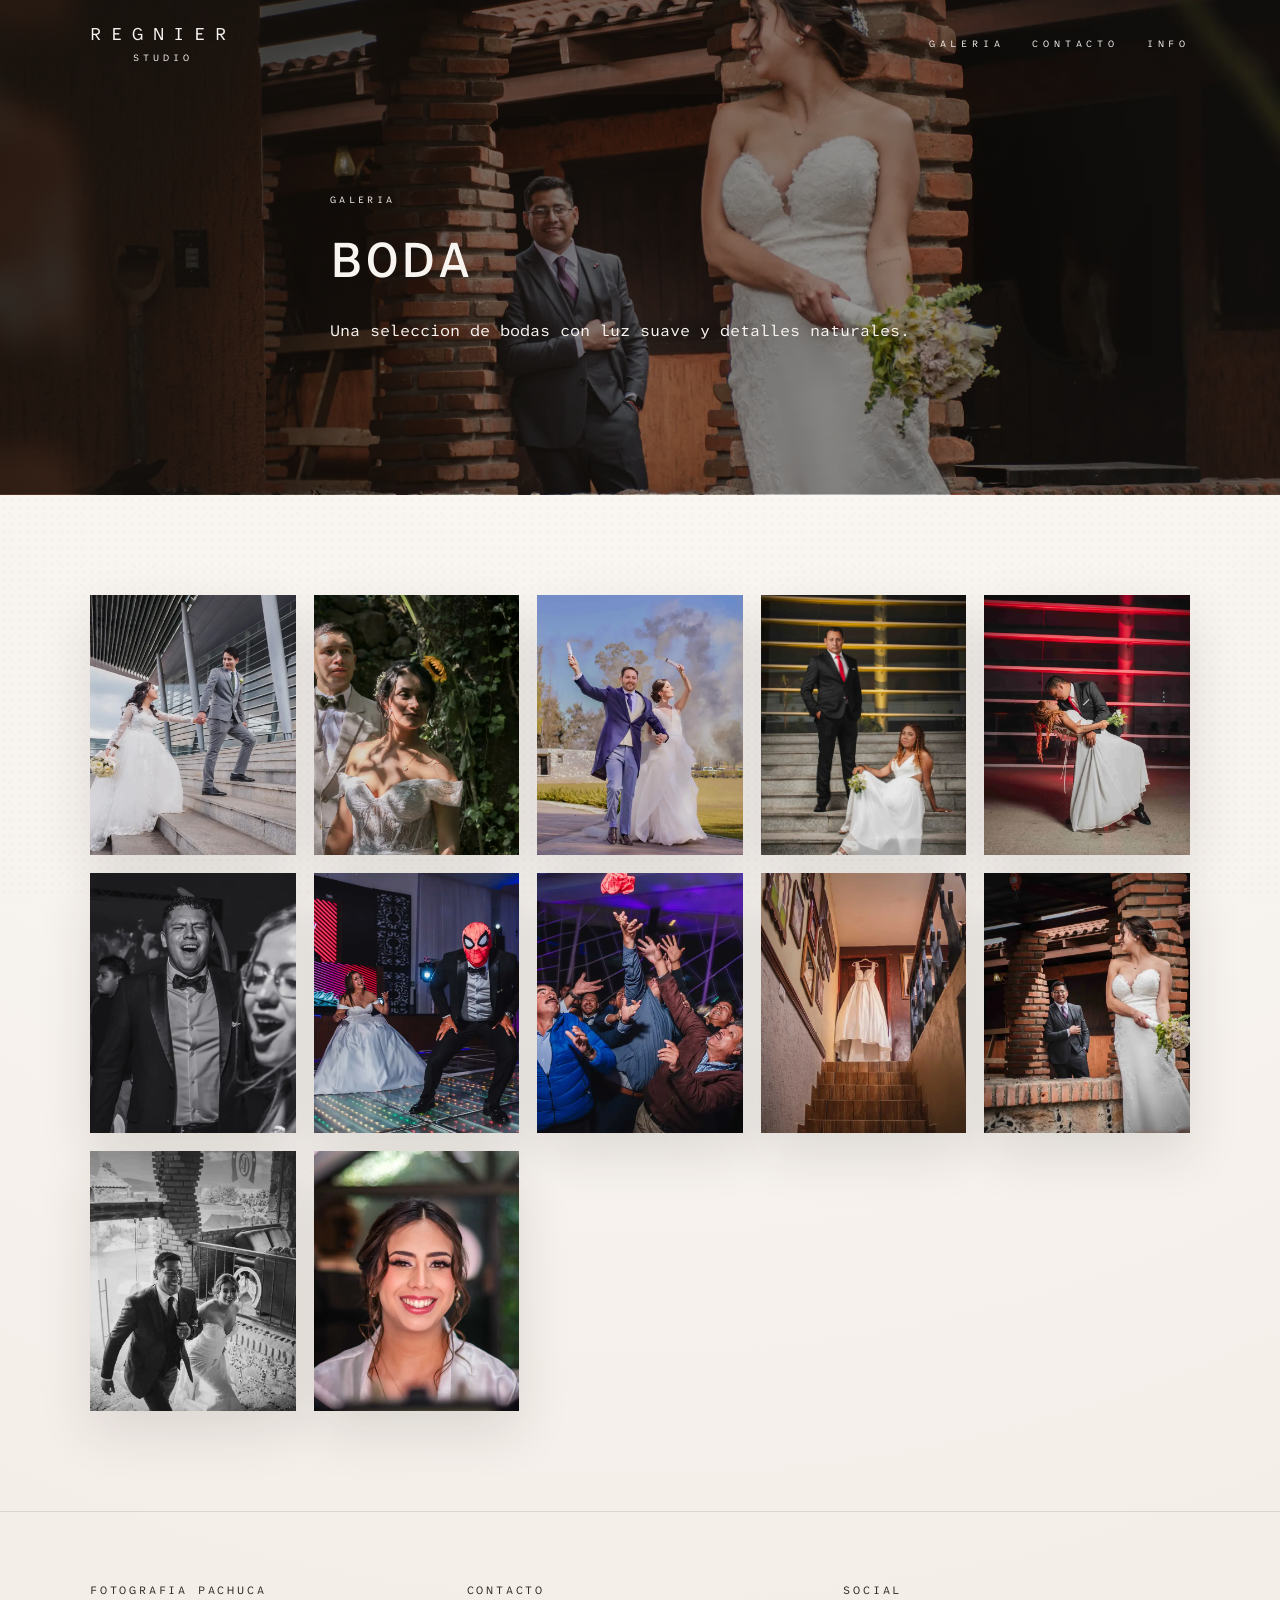
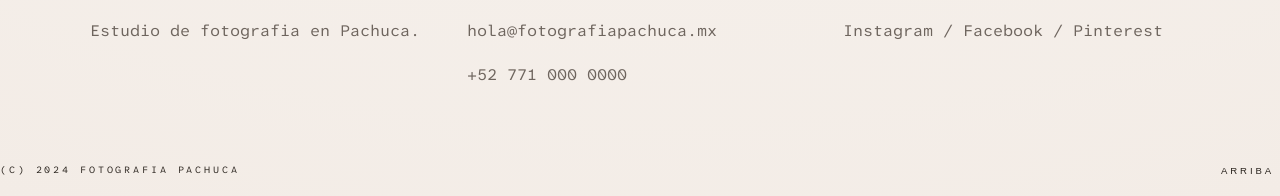
==== commit 48438025: "." ====
--- a/boda.html
+++ b/boda.html
@@ -17,8 +17,8 @@
     <div class="container header-inner">
       <nav class="nav nav--split" aria-label="Principal">
         <a class="logo" href="index.html" aria-label="Inicio de Fotografia Pachuca">
-          <span class="logo-script">Fotografia</span>
-          <span class="logo-text">Pachuca</span>
+          <span class="logo-script">Regnier</span>
+          <span class="logo-text">Studio</span>
         </a>
         <div class="nav-group">
           <div class="nav-item nav-item--dropdown">
--- a/styles.css
+++ b/styles.css
@@ -140,7 +140,7 @@
   flex-direction: column;
   align-items: center;
   gap: 2px;
-  color: inherit;
+  color: var(--header-item-text, inherit);
   text-align: center;
 }
 
@@ -167,6 +167,24 @@
 
 .page-home .logo-text {
   text-shadow: 1px 1px 50px #000000;
+}
+
+.page-home .logo,
+.page-home .nav-group,
+.page-home .menu-toggle {
+  --header-item-text: #f8f4f0;
+}
+
+.page-retratos .logo,
+.page-retratos .nav-group,
+.page-retratos .menu-toggle {
+  --header-item-text: #f8f4f0;
+}
+
+.page-galeria .logo,
+.page-galeria .nav-group,
+.page-galeria .menu-toggle {
+  --header-item-text: #f8f4f0;
 }
 
 .nav {
@@ -191,6 +209,7 @@
   align-items: center;
   position: relative;
   top: 0;
+  color: var(--header-item-text, inherit);
 }
 
 .nav-item {
@@ -218,6 +237,7 @@
   transition: opacity 0.2s ease, transform 0.2s ease;
   z-index: 20;
   border-radius: 10px;
+  color: var(--text);
 }
 
 .nav-item--dropdown::after {
@@ -269,21 +289,45 @@
   background: transparent;
   padding: 8px;
   cursor: pointer;
+  color: var(--header-item-text, inherit);
 }
 
 .menu-toggle i {
   display: block;
   font-size: 1.2rem;
   line-height: 1;
-  color: var(--hero-text);
+  color: currentColor;
 }
 
 .menu-toggle__line {
   display: block;
   width: 24px;
   height: 2px;
-  background: var(--hero-text);
+  background: currentColor;
   margin: 6px 0;
+}
+
+.logo.is-dark-zone,
+.nav-group.is-dark-zone,
+.hero-arrow.is-dark-zone,
+.menu-toggle.is-dark-zone {
+  --header-item-text: #f8f4f0;
+}
+
+.logo.is-light-zone,
+.nav-group.is-light-zone,
+.hero-arrow.is-light-zone,
+.menu-toggle.is-light-zone {
+  --header-item-text: #2c2620;
+}
+
+.page-retratos .logo,
+.page-retratos .nav-group,
+.page-retratos .menu-toggle,
+.page-galeria .logo,
+.page-galeria .nav-group,
+.page-galeria .menu-toggle {
+  --header-item-text: #f8f4f0;
 }
 
 .mobile-menu {
@@ -414,7 +458,7 @@
   transform: translateY(-50%);
   border: none;
   background: transparent;
-  color: inherit;
+  color: var(--header-item-text, inherit);
   width: 36px;
   height: 36px;
   font-size: 1.6rem;
@@ -593,8 +637,60 @@
   gap: 18px;
 }
 
+.gallery--mosaic {
+  grid-template-columns: repeat(12, minmax(0, 1fr));
+  grid-auto-rows: 90px;
+  grid-auto-flow: dense;
+}
+
+.gallery--mosaic .gallery-item {
+  grid-column: span 3;
+  grid-row: span 2;
+  min-height: 0;
+}
+
+.gallery--mosaic .gallery-item.photo--wide {
+  grid-column: span 6;
+  grid-row: span 2;
+}
+
+.gallery--mosaic .gallery-item.photo--tall {
+  grid-column: span 3;
+  grid-row: span 3;
+}
+
+.gallery--editorial {
+  display: block;
+  column-count: 4;
+  column-gap: 18px;
+}
+
+.gallery--editorial .gallery-item {
+  display: block;
+  width: 100%;
+  min-height: 0;
+  margin: 0 0 18px;
+  break-inside: avoid;
+  -webkit-column-break-inside: avoid;
+  aspect-ratio: 1 / 1;
+}
+
+.gallery--editorial .gallery-item.photo--wide {
+  aspect-ratio: 3 / 2;
+}
+
+.gallery--editorial .gallery-item.photo--tall {
+  aspect-ratio: 4 / 5;
+}
+
 .gallery--fixed-portraits {
   grid-template-columns: repeat(5, minmax(0, 1fr));
+}
+
+.gallery--fixed-portraits .gallery-item,
+.gallery--fixed-portraits .gallery-item.photo--wide {
+  min-height: 0;
+  aspect-ratio: 4 / 5;
 }
 
 .story-inner {
@@ -878,6 +974,29 @@
 }
 
 @media (max-width: 900px) {
+  .gallery--mosaic {
+    grid-template-columns: repeat(6, minmax(0, 1fr));
+    grid-auto-rows: 84px;
+  }
+
+  .gallery--mosaic .gallery-item {
+    grid-column: span 3;
+    grid-row: span 2;
+  }
+
+  .gallery--mosaic .gallery-item.photo--wide {
+    grid-column: span 6;
+  }
+
+  .gallery--mosaic .gallery-item.photo--tall {
+    grid-column: span 3;
+    grid-row: span 3;
+  }
+
+  .gallery--editorial {
+    column-count: 3;
+  }
+
   .gallery--fixed-portraits {
     grid-template-columns: repeat(3, minmax(0, 1fr));
   }
@@ -966,6 +1085,29 @@
 }
 
 @media (max-width: 600px) {
+  .gallery--mosaic {
+    grid-template-columns: repeat(2, minmax(0, 1fr));
+    grid-auto-rows: auto;
+  }
+
+  .gallery--mosaic .gallery-item {
+    grid-column: span 2;
+    grid-row: auto;
+    aspect-ratio: 1 / 1;
+  }
+
+  .gallery--mosaic .gallery-item.photo--wide {
+    aspect-ratio: 16 / 10;
+  }
+
+  .gallery--mosaic .gallery-item.photo--tall {
+    aspect-ratio: 4 / 5;
+  }
+
+  .gallery--editorial {
+    column-count: 2;
+  }
+
   .gallery--fixed-portraits {
     grid-template-columns: repeat(2, minmax(0, 1fr));
   }
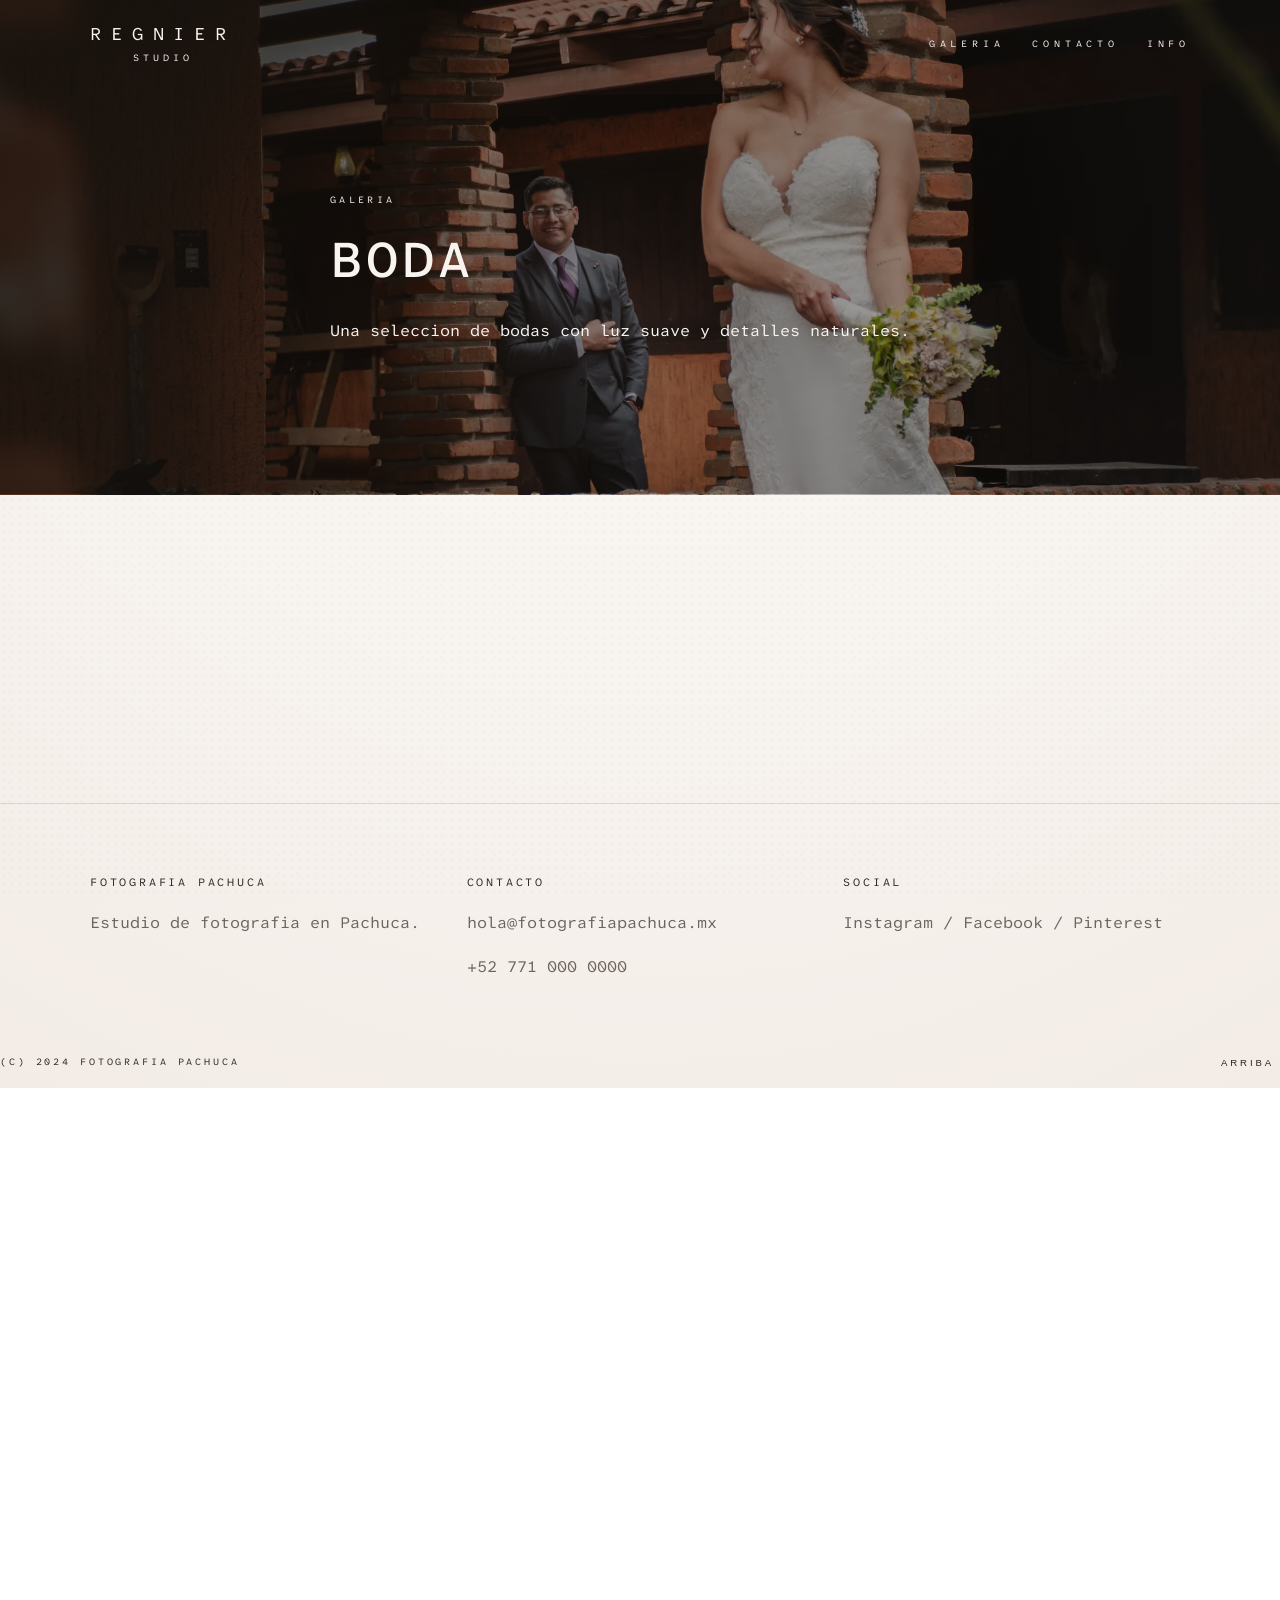
==== commit abfa85a5: "." ====
--- a/boda.html
+++ b/boda.html
@@ -67,11 +67,11 @@
 
     <section class="section portfolio">
       <div class="container">
-        <div class="gallery">
+        <div class="gallery gallery--editorial">
           <button class="photo photo--wide reveal gallery-item" type="button" data-image="images/Boda/b1.webp" style="--gallery-image: url('images_optimized/Boda/b1.webp')"></button>
           <button class="photo reveal gallery-item" type="button" data-image="images/Boda/b2.webp" style="--gallery-image: url('images_optimized/Boda/b2.webp')"></button>
           <button class="photo photo--wide reveal gallery-item" type="button" data-image="images/Boda/b3.webp" style="--gallery-image: url('images_optimized/Boda/b3.webp')"></button>
-          <button class="photo reveal gallery-item" type="button" data-image="images/Boda/b4.webp" style="--gallery-image: url('images_optimized/Boda/b4.webp')"></button>
+          <button class="photo photo--tall reveal gallery-item" type="button" data-image="images/Boda/b4.webp" style="--gallery-image: url('images_optimized/Boda/b4.webp')"></button>
           <button class="photo photo--wide reveal gallery-item" type="button" data-image="images/Boda/b5.webp" style="--gallery-image: url('images_optimized/Boda/b5.webp')"></button>
           <button class="photo reveal gallery-item" type="button" data-image="images/Boda/b6.webp" style="--gallery-image: url('images_optimized/Boda/b6.webp')"></button>
           <button class="photo reveal gallery-item" type="button" data-image="images/Boda/b7.webp" style="--gallery-image: url('images_optimized/Boda/b7.webp')"></button>
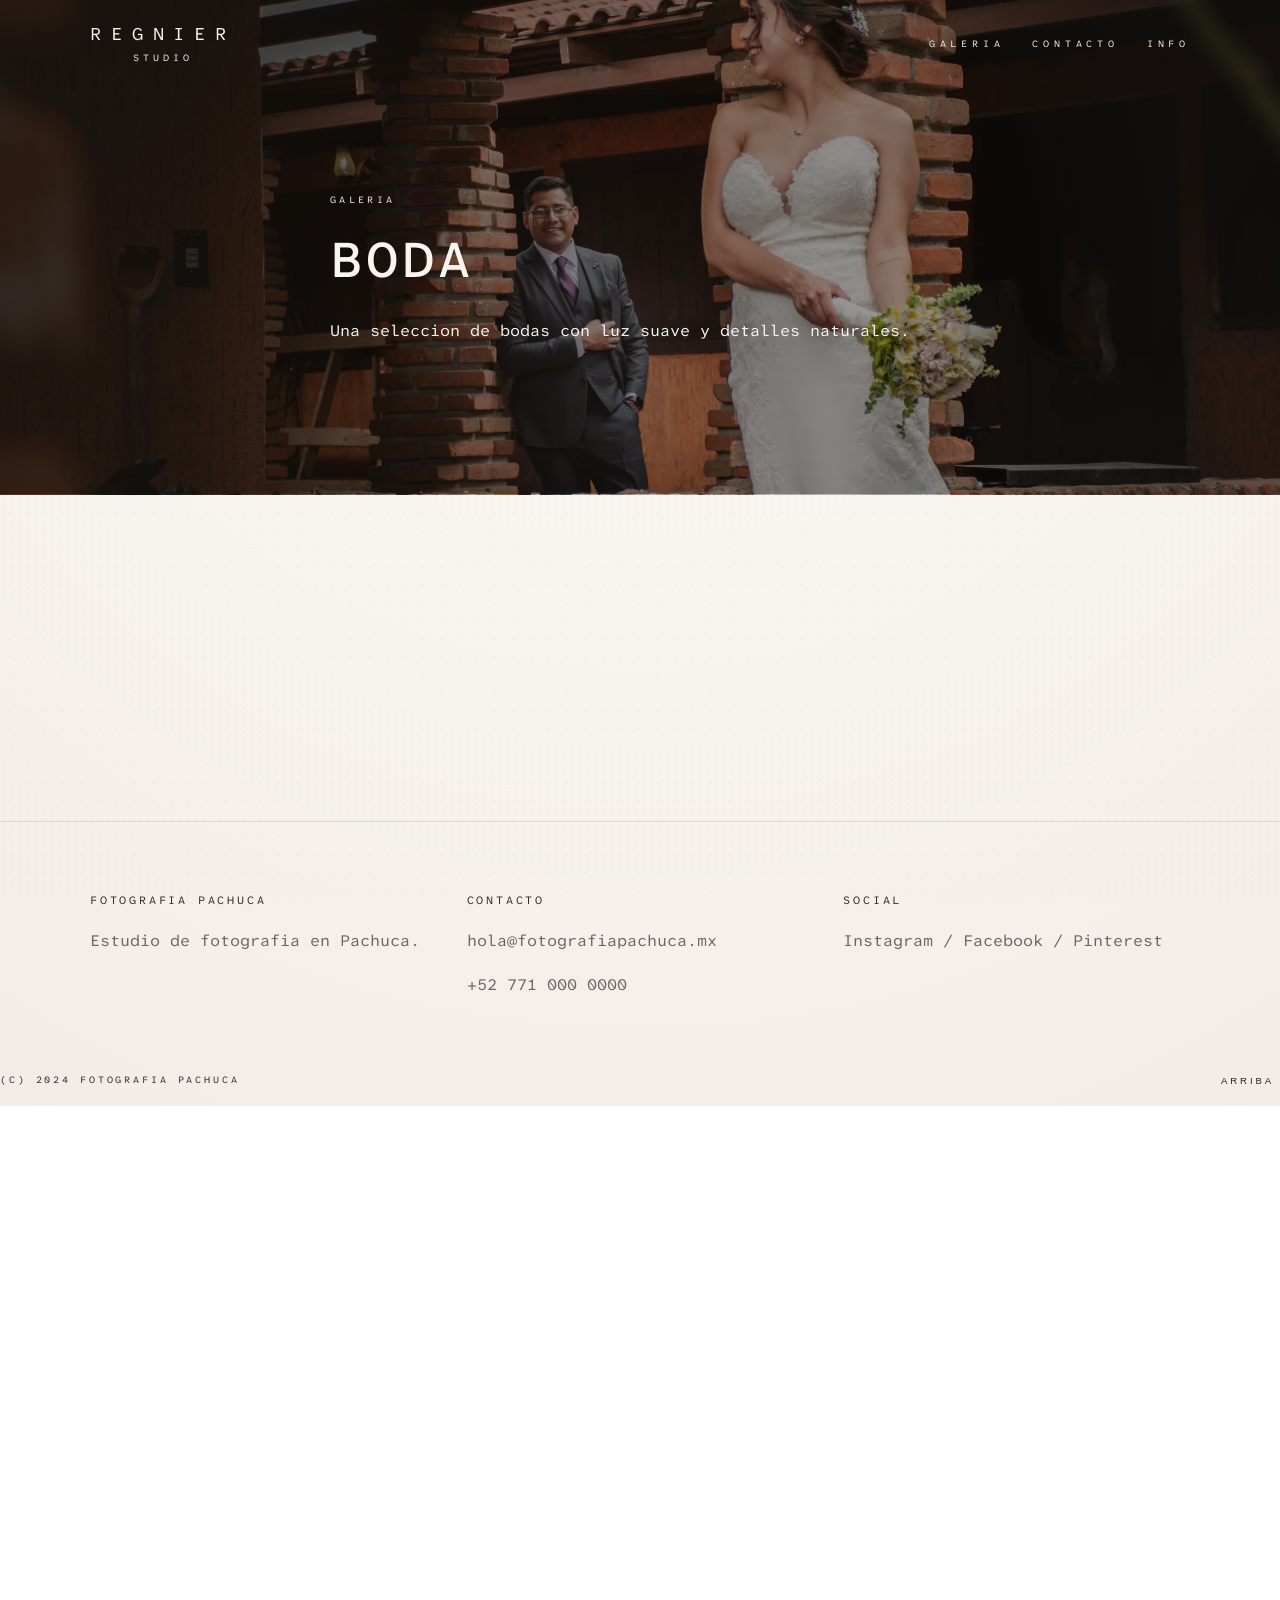
==== commit 06f9b95f: "." ====
--- a/boda.html
+++ b/boda.html
@@ -80,6 +80,8 @@
           <button class="photo photo--wide reveal gallery-item" type="button" data-image="images/Boda/b10.webp" style="--gallery-image: url('images_optimized/Boda/b10.webp')"></button>
           <button class="photo reveal gallery-item" type="button" data-image="images/Boda/b11.webp" style="--gallery-image: url('images_optimized/Boda/b11.webp')"></button>
           <button class="photo photo--wide reveal gallery-item" type="button" data-image="images/Boda/b12.webp" style="--gallery-image: url('images_optimized/Boda/b12.webp')"></button>
+          <button class="photo photo--wide reveal gallery-item" type="button" data-image="images/Boda/b13.webp" style="--gallery-image: url('images_optimized/Boda/b13.webp')"></button>
+          <button class="photo photo--wide reveal gallery-item" type="button" data-image="images/Boda/b14.webp" style="--gallery-image: url('images_optimized/Boda/b14.webp')"></button>
         </div>
       </div>
     </section>
